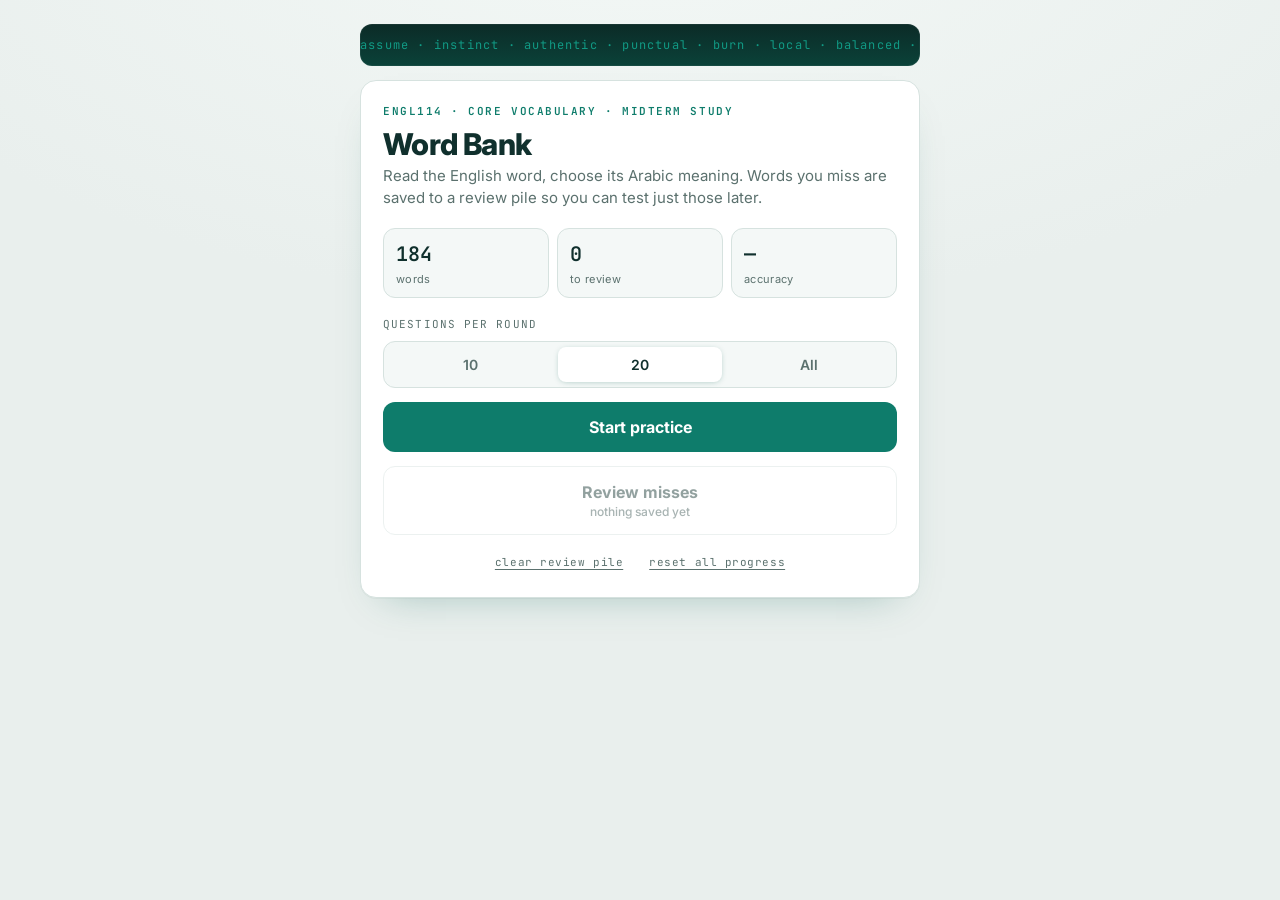
==== index.html @ e5a00fb0 "Word Bank — ENGL114 vocabulary quiz" ====
<!DOCTYPE html>
<html lang="en">
<head>
<meta charset="UTF-8">
<meta name="viewport" content="width=device-width, initial-scale=1.0">
<title>Word Bank — ENGL114 Vocabulary</title>
<meta name="description" content="Self-test for ENGL114 core midterm vocabulary: English word to Arabic meaning, with a saved review pile for weak words.">
<link rel="preconnect" href="https://fonts.googleapis.com">
<link rel="preconnect" href="https://fonts.gstatic.com" crossorigin>
<link href="https://fonts.googleapis.com/css2?family=Inter:wght@400;500;600;700;800&family=Tajawal:wght@400;500;700&family=JetBrains+Mono:wght@500;600&display=swap" rel="stylesheet">
<link rel="stylesheet" href="styles.css">
</head>
<body>
<div class="wrap">
  <div class="ticker" aria-hidden="true">
    <div class="track">
      <div class="strip">assume · instinct · authentic · punctual · burn · local · balanced · principle · firsthand · unemployed · limitation · add up to · merchandise · acknowledge · memorable · encourage · prove · earn · significant · </div>
      <div class="strip">assume · instinct · authentic · punctual · burn · local · balanced · principle · firsthand · unemployed · limitation · add up to · merchandise · acknowledge · memorable · encourage · prove · earn · significant · </div>
    </div>
  </div>

  <section id="home" class="card mt">
    <div class="eyebrow">ENGL114 · Core Vocabulary · Midterm Study</div>
    <h1>Word Bank</h1>
    <p class="lede">Read the English word, choose its Arabic meaning. Words you miss are saved to a review pile so you can test just those later.</p>
    <div class="stats">
      <div class="stat"><div class="n" id="s-total">0</div><div class="k">words</div></div>
      <div class="stat"><div class="n" id="s-review">0</div><div class="k">to review</div></div>
      <div class="stat"><div class="n" id="s-acc">—</div><div class="k">accuracy</div></div>
    </div>
    <p class="field-label">Questions per round</p>
    <div class="seg" id="len-seg" role="group" aria-label="Questions per round">
      <button data-len="10" aria-pressed="false">10</button>
      <button data-len="20" aria-pressed="true">20</button>
      <button data-len="0" aria-pressed="false">All</button>
    </div>
    <div class="mt"><button class="btn btn-primary" id="start">Start practice</button></div>
    <div class="mt"><button class="btn btn-ghost" id="review">Review misses<span class="sub" id="review-sub">nothing saved yet</span></button></div>
    <div class="footnote">
      <button class="textbtn" id="reset-misses">clear review pile</button>
      <button class="textbtn" id="reset-all">reset all progress</button>
    </div>
  </section>

  <section id="quiz" class="card mt hide">
    <div class="qtop">
      <div class="progress"><span id="bar"></span></div>
      <div class="meta" id="counter">1 / 20</div>
      <div class="score" id="score"><span class="ok">0</span> · <span class="bad">0</span></div>
      <button class="textbtn exit" id="exit">exit</button>
    </div>
    <div class="ask">What does this word mean?</div>
    <div class="term" id="term" dir="ltr">—</div>
    <div class="term-tag" id="mode-tag"></div>
    <div class="options" id="options"></div>
    <div class="verdict" id="verdict" aria-live="polite"></div>
    <div class="mt"><button class="btn btn-primary hide" id="next">Next</button></div>
  </section>

  <section id="results" class="card mt hide">
    <div class="eyebrow" id="res-eyebrow">Round complete</div>
    <div class="scorebig">
      <div class="pct" id="res-pct">0%</div>
      <div class="frac" id="res-frac">0 / 0 correct</div>
    </div>
    <div class="note" id="res-note"></div>
    <div id="res-misswrap" class="hide">
      <div class="miss-h">Missed this round</div>
      <div class="misslist" id="res-misslist"></div>
    </div>
    <div class="mt"><button class="btn btn-primary" id="again">Practice again</button></div>
    <div class="mt row">
      <button class="btn btn-ghost" id="res-review" style="flex:1">Review misses</button>
      <button class="btn btn-ghost" id="home-btn" style="flex:1">Home</button>
    </div>
  </section>
</div>
<div class="toast" id="toast"></div>
<script src="data.js"></script>
<script src="app.js"></script>
</body>
</html>
---- styles.css ----
:root{
    --paper:#e9efed; --surface:#ffffff; --surface-2:#f4f8f7;
    --ink:#10302d; --muted:#5b716e; --line:#d6e2df;
    --primary:#0e7c6b; --primary-d:#0a5e51; --accent:#13b39a;
    --ok:#1f8f4e; --ok-bg:#e8f6ed; --ok-line:#b8e3c6;
    --bad:#cf3b3b; --bad-bg:#fbeaea; --bad-line:#f1c4c4;
    --r:16px; --shadow:0 1px 0 rgba(16,48,45,.04), 0 18px 40px -24px rgba(10,94,81,.35);
    --mono:'JetBrains Mono', ui-monospace, SFMono-Regular, Menlo, monospace;
    --sans:'Inter', system-ui, -apple-system, 'Segoe UI', sans-serif;
    --ar:'Tajawal', 'Segoe UI', Tahoma, 'Geeza Pro', 'Noto Sans Arabic', sans-serif;
  }
  *{box-sizing:border-box}
  html,body{margin:0}
  body{background:var(--paper); color:var(--ink); font-family:var(--sans);
    -webkit-font-smoothing:antialiased; line-height:1.5; min-height:100vh; padding:24px 16px 56px;
    background-image:radial-gradient(120% 80% at 50% -10%, #f3f8f6 0%, var(--paper) 55%);}
  .wrap{max-width:560px; margin:0 auto}
  .ticker{height:42px; overflow:hidden; border-radius:12px; display:flex; align-items:center;
    background:linear-gradient(180deg,#0c2b27,#0a4239); position:relative;
    box-shadow:inset 0 0 0 1px rgba(255,255,255,.05)}
  .ticker .track{display:flex; width:max-content; animation:scan 42s linear infinite}
  .ticker .strip{font-family:var(--mono); font-size:12px; letter-spacing:.1em; color:var(--accent);
    opacity:.8; white-space:nowrap; padding-right:0}
  @keyframes scan{from{transform:translateX(0)} to{transform:translateX(-50%)}}
  .card{background:var(--surface); border:1px solid var(--line); border-radius:var(--r); box-shadow:var(--shadow); padding:22px}
  .mt{margin-top:14px}
  .eyebrow{font-family:var(--mono); font-size:11px; letter-spacing:.14em; text-transform:uppercase; color:var(--primary); font-weight:600}
  h1{font-size:30px; line-height:1.1; margin:8px 0 4px; font-weight:800; letter-spacing:-.02em}
  .lede{color:var(--muted); margin:0 0 18px; font-size:15px}
  .stats{display:flex; gap:8px; margin:0 0 18px}
  .stat{flex:1; background:var(--surface-2); border:1px solid var(--line); border-radius:12px; padding:10px 12px}
  .stat .n{font-family:var(--mono); font-size:20px; font-weight:600; color:var(--ink)}
  .stat .k{font-size:11px; color:var(--muted); letter-spacing:.03em; margin-top:2px}
  .field-label{font-family:var(--mono); font-size:11px; letter-spacing:.1em; text-transform:uppercase; color:var(--muted); margin:0 0 8px}
  .seg{display:flex; gap:6px; background:var(--surface-2); padding:5px; border-radius:12px; border:1px solid var(--line)}
  .seg button{flex:1; border:0; background:transparent; color:var(--muted); font-family:var(--sans); font-weight:600;
    font-size:14px; padding:9px 4px; border-radius:8px; cursor:pointer; transition:.15s}
  .seg button[aria-pressed="true"]{background:var(--surface); color:var(--ink); box-shadow:0 1px 6px -2px rgba(10,94,81,.4)}
  .btn{display:block; width:100%; border:0; border-radius:12px; padding:15px 18px; font-family:var(--sans);
    font-size:16px; font-weight:700; cursor:pointer; transition:.15s; text-align:center}
  .btn:focus-visible{outline:3px solid var(--accent); outline-offset:2px}
  .btn-primary{background:var(--primary); color:#fff}
  .btn-primary:hover{background:var(--primary-d)}
  .btn-ghost{background:var(--surface); color:var(--ink); border:1px solid var(--line)}
  .btn-ghost:hover{border-color:var(--primary); color:var(--primary)}
  .btn:disabled{opacity:.45; cursor:not-allowed}
  .btn .sub{display:block; font-size:12px; font-weight:500; opacity:.8; margin-top:2px}
  .row{display:flex; gap:10px}
  .textbtn{background:none; border:0; color:var(--muted); font-family:var(--mono); font-size:11px; letter-spacing:.05em;
    cursor:pointer; padding:6px 4px; text-decoration:underline; text-underline-offset:3px}
  .textbtn:hover{color:var(--bad)}
  .footnote{display:flex; justify-content:center; gap:18px; margin-top:14px}
  .qtop{display:flex; align-items:center; gap:12px; margin-bottom:14px}
  .progress{flex:1; height:8px; background:var(--surface); border:1px solid var(--line); border-radius:99px; overflow:hidden}
  .progress span{display:block; height:100%; background:linear-gradient(90deg,var(--primary),var(--accent)); width:0; transition:width .3s}
  .meta{font-family:var(--mono); font-size:12px; color:var(--muted); white-space:nowrap}
  .score{font-family:var(--mono); font-size:12px; white-space:nowrap}
  .score .ok{color:var(--ok)} .score .bad{color:var(--bad)}
  .exit{margin-left:auto}
  .ask{font-family:var(--mono); font-size:11px; letter-spacing:.12em; text-transform:uppercase; color:var(--muted)}
  .term{font-size:34px; font-weight:800; letter-spacing:-.02em; margin:6px 0 2px; word-wrap:break-word}
  .term-tag{font-family:var(--mono); font-size:11px; color:var(--primary)}
  .options{display:flex; flex-direction:column; gap:10px; margin-top:18px}
  .opt{position:relative; text-align:right; background:var(--surface); border:1.5px solid var(--line); border-radius:12px;
    padding:14px 16px 14px 44px; cursor:pointer; transition:.12s; min-height:54px; display:flex; align-items:center; justify-content:flex-end}
  .opt .txt{font-family:var(--ar); font-size:19px; font-weight:500; direction:rtl; color:var(--ink)}
  .opt .key{position:absolute; left:12px; top:50%; transform:translateY(-50%); width:22px; height:22px; border-radius:6px;
    background:var(--surface-2); border:1px solid var(--line); font-family:var(--mono); font-size:11px; color:var(--muted);
    display:flex; align-items:center; justify-content:center}
  .opt:hover:not(:disabled){border-color:var(--primary)}
  .opt:focus-visible{outline:3px solid var(--accent); outline-offset:2px}
  .opt:disabled{cursor:default}
  .opt.correct{background:var(--ok-bg); border-color:var(--ok-line)}
  .opt.correct .txt{color:var(--ok); font-weight:700}
  .opt.correct .key{background:var(--ok); border-color:var(--ok); color:#fff}
  .opt.wrong{background:var(--bad-bg); border-color:var(--bad-line)}
  .opt.wrong .txt{color:var(--bad)}
  .opt.wrong .key{background:var(--bad); border-color:var(--bad); color:#fff}
  .verdict{display:flex; align-items:center; gap:10px; margin-top:16px; min-height:24px; font-weight:600; font-size:15px}
  .verdict.ok{color:var(--ok)} .verdict.bad{color:var(--bad)}
  .verdict .badge{font-family:var(--mono); font-size:11px; padding:3px 8px; border-radius:6px}
  .verdict.ok .badge{background:var(--ok-bg); color:var(--ok)}
  .verdict.bad .badge{background:var(--bad-bg); color:var(--bad)}
  .scorebig{text-align:center; padding:8px 0 4px}
  .scorebig .pct{font-family:var(--mono); font-size:52px; font-weight:600; line-height:1}
  .scorebig .frac{color:var(--muted); font-family:var(--mono); font-size:14px; margin-top:6px}
  .note{text-align:center; background:var(--surface-2); border:1px solid var(--line); border-radius:12px; padding:12px; margin:16px 0; font-size:14px; color:var(--muted)}
  .note b{color:var(--ink)}
  .misslist{margin:14px 0 4px; max-height:240px; overflow:auto; border:1px solid var(--line); border-radius:12px}
  .miss{display:flex; align-items:center; gap:10px; padding:10px 14px; border-bottom:1px solid var(--line)}
  .miss:last-child{border-bottom:0}
  .miss .en{font-weight:700; font-size:14px}
  .miss .ar{margin-left:auto; font-family:var(--ar); direction:rtl; color:var(--muted); font-size:15px; text-align:right}
  .miss-h{font-family:var(--mono); font-size:11px; letter-spacing:.1em; text-transform:uppercase; color:var(--muted); margin:18px 0 8px}
  .toast{position:fixed; left:50%; bottom:22px; transform:translate(-50%,20px); background:var(--ink); color:#fff;
    padding:10px 16px; border-radius:10px; font-size:13px; font-weight:600; opacity:0; pointer-events:none; transition:.25s; z-index:9}
  .toast.show{opacity:1; transform:translate(-50%,0)}
  .hide{display:none !important}
  @media (max-width:420px){ h1{font-size:26px} .term{font-size:28px} .opt .txt{font-size:17px} }
  @media (prefers-reduced-motion:reduce){ .ticker .track{animation:none} *{transition:none !important} }
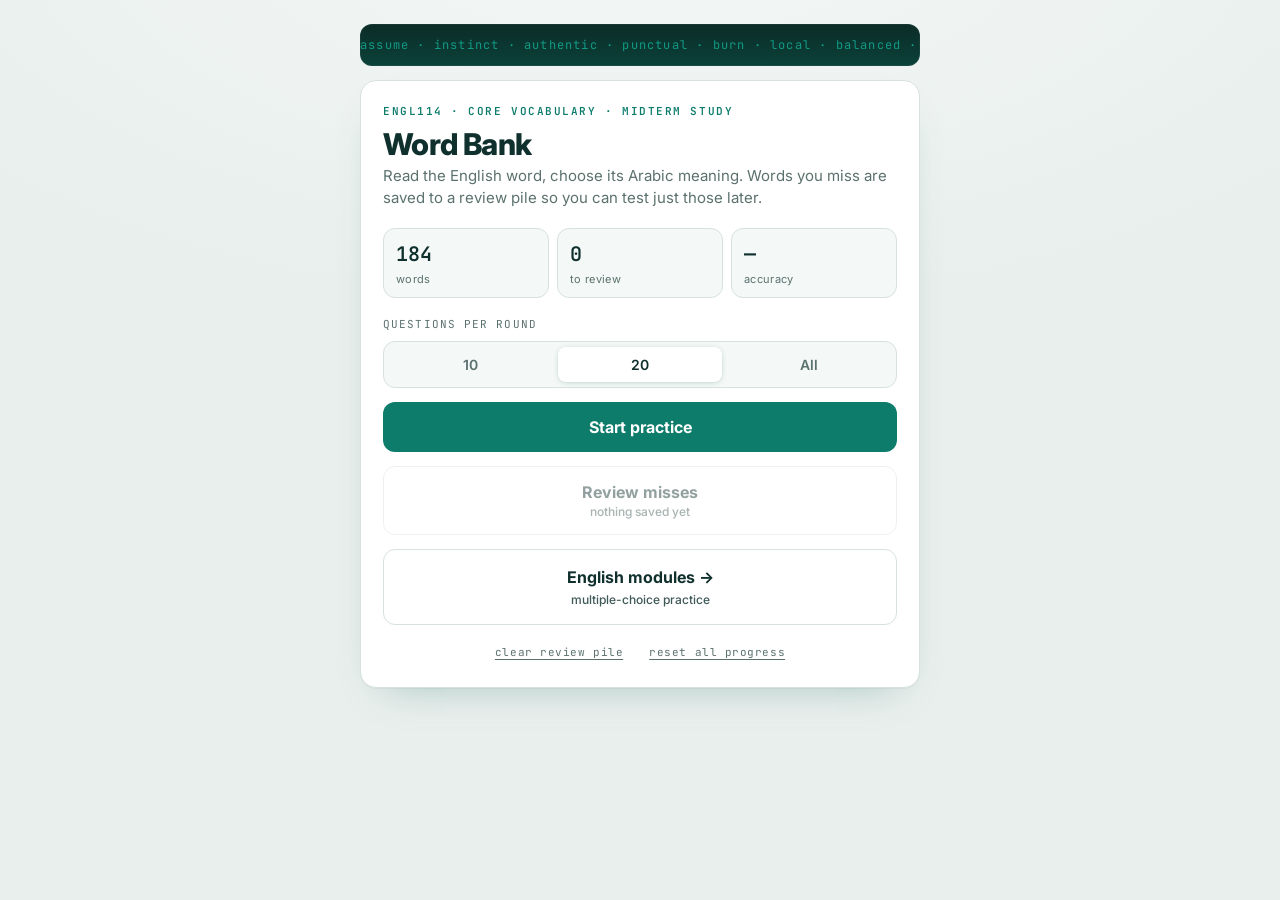
==== commit 91a34030: "Add English multiple-choice quiz modules Separate modules.html page + modules.js engine, independent" ====
--- a/index.html
+++ b/index.html
@@ -36,6 +36,7 @@
     </div>
     <div class="mt"><button class="btn btn-primary" id="start">Start practice</button></div>
     <div class="mt"><button class="btn btn-ghost" id="review">Review misses<span class="sub" id="review-sub">nothing saved yet</span></button></div>
+    <div class="mt"><a class="btn btn-ghost" href="modules.html">English modules →<span class="sub">multiple-choice practice</span></a></div>
     <div class="footnote">
       <button class="textbtn" id="reset-misses">clear review pile</button>
       <button class="textbtn" id="reset-all">reset all progress</button>
--- a/styles.css
+++ b/styles.css
@@ -98,3 +98,39 @@
   .hide{display:none !important}
   @media (max-width:420px){ h1{font-size:26px} .term{font-size:28px} .opt .txt{font-size:17px} }
   @media (prefers-reduced-motion:reduce){ .ticker .track{animation:none} *{transition:none !important} }
+
+  /* ===== English multiple-choice modules page (body.mc) ===== */
+  a.btn{text-decoration:none}
+  /* Module list */
+  .modlist{display:flex; flex-direction:column; gap:10px}
+  .modloading, .modempty{color:var(--muted); font-size:14px; padding:14px; text-align:center;
+    background:var(--surface-2); border:1px solid var(--line); border-radius:12px}
+  .modcard{background:var(--surface-2); border:1px solid var(--line); border-radius:12px; padding:14px 16px;
+    display:flex; align-items:center; gap:12px; flex-wrap:wrap}
+  .modmain{flex:1; min-width:180px}
+  .modtitle{font-weight:700; font-size:16px; letter-spacing:-.01em}
+  .moddesc{color:var(--muted); font-size:13px; margin-top:3px}
+  .modmeta{font-family:var(--mono); font-size:11px; color:var(--primary); margin-top:8px; letter-spacing:.02em}
+  .modactions{display:flex; gap:8px; flex-shrink:0}
+  .modactions .btn{width:auto; padding:10px 16px; font-size:14px}
+
+  /* Question prompt (English, LTR, with room for Arabic in-line) */
+  .mc .prompt{font-size:20px; font-weight:700; line-height:1.35; margin:8px 0 2px; word-wrap:break-word; font-family:var(--sans)}
+  .hintrow{margin-top:12px}
+  .btn-hint{width:auto; display:inline-block; padding:9px 14px; font-size:14px; font-weight:600;
+    background:var(--surface-2); color:var(--primary); border:1px solid var(--line)}
+  .btn-hint:hover:not(:disabled){border-color:var(--primary)}
+  .btn-hint:disabled{opacity:.55; cursor:default}
+  .hint{margin-top:10px; background:#f4f8f7; border:1px solid var(--line); border-left:3px solid var(--accent);
+    border-radius:10px; padding:12px 14px; font-size:15px; line-height:1.6; color:var(--ink)}
+  .hint ul{margin:0; padding-left:18px}
+  .hint li{margin:2px 0}
+
+  /* English options: LTR, sans font, key on the left */
+  .mc .opt{text-align:left; justify-content:flex-start; padding:14px 16px 14px 44px}
+  .mc .opt .txt{font-family:var(--sans); font-size:16px; font-weight:600; direction:ltr}
+
+  /* Verdict/feedback: allow long bilingual text to wrap naturally */
+  .mc .verdict{align-items:flex-start; font-weight:500; line-height:1.55; display:block}
+  .mc .verdict .badge{display:inline-block; margin-right:8px; vertical-align:middle; font-weight:600}
+  .mc .miss .ar{font-family:var(--sans); direction:ltr; text-align:left}
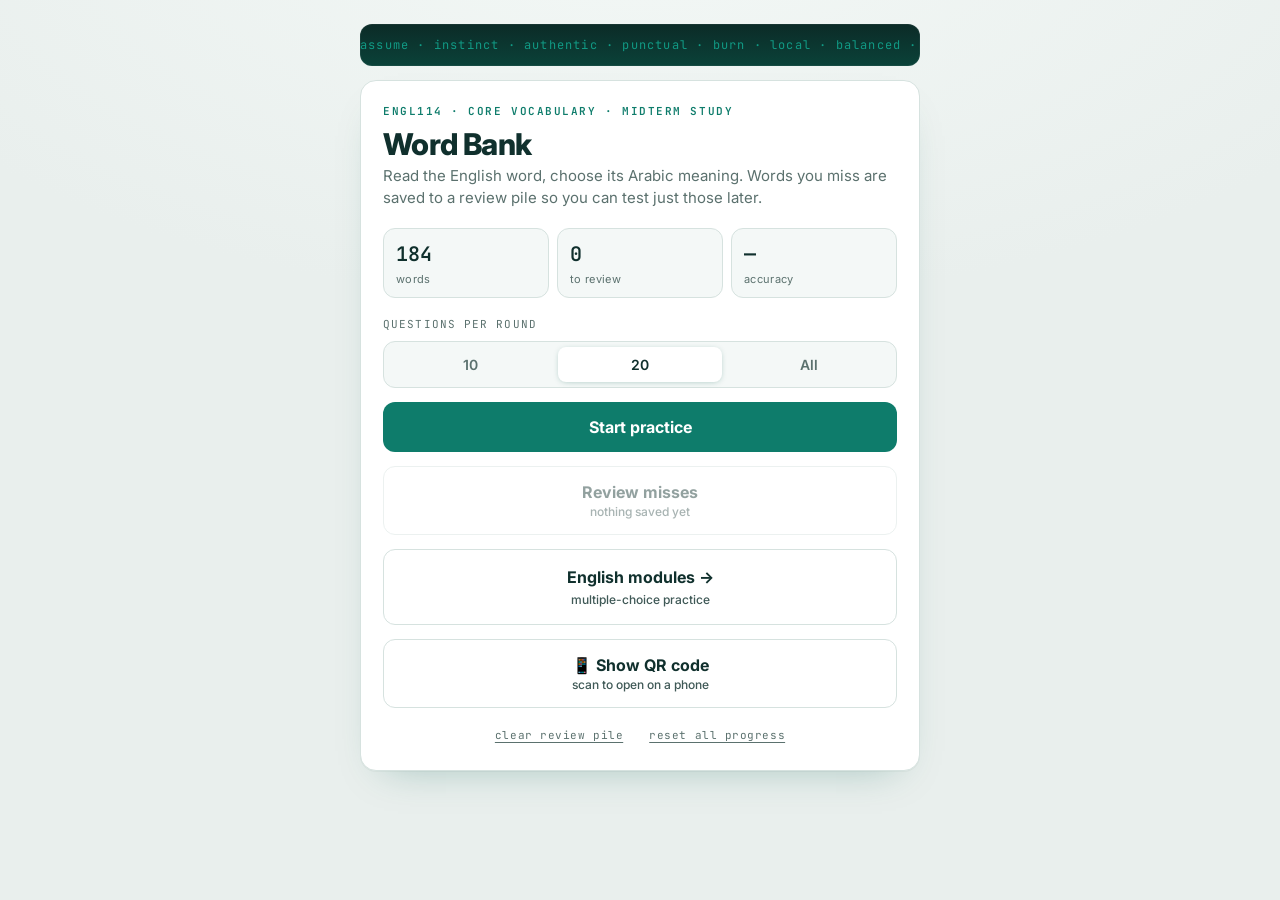
==== commit 06d1972c: "Add QR code button + modal to the main page A "Show QR code" button on the Word Bank home opens a po" ====
--- a/index.html
+++ b/index.html
@@ -37,6 +37,7 @@
     <div class="mt"><button class="btn btn-primary" id="start">Start practice</button></div>
     <div class="mt"><button class="btn btn-ghost" id="review">Review misses<span class="sub" id="review-sub">nothing saved yet</span></button></div>
     <div class="mt"><a class="btn btn-ghost" href="modules.html">English modules →<span class="sub">multiple-choice practice</span></a></div>
+    <div class="mt"><button class="btn btn-ghost" id="qr-open" type="button">📱 Show QR code<span class="sub">scan to open on a phone</span></button></div>
     <div class="footnote">
       <button class="textbtn" id="reset-misses">clear review pile</button>
       <button class="textbtn" id="reset-all">reset all progress</button>
@@ -77,6 +78,18 @@
   </section>
 </div>
 <div class="toast" id="toast"></div>
+
+<div class="modal hide" id="qr-modal" role="dialog" aria-modal="true" aria-labelledby="qr-title">
+  <div class="modal-backdrop" data-close></div>
+  <div class="modal-card" role="document">
+    <button class="modal-x" id="qr-close" type="button" aria-label="Close">×</button>
+    <div class="eyebrow" id="qr-title">Scan to open on your phone</div>
+    <img class="qr" src="qr-home.svg" alt="QR code linking to the Word Bank site" width="240" height="240">
+    <p class="qr-url"><a id="qr-link" href="https://redrezo11.github.io/engl114-vocab-quiz/" target="_blank" rel="noopener">redrezo11.github.io/engl114-vocab-quiz</a></p>
+    <div class="mt"><a class="btn btn-primary" id="qr-open-link" href="https://redrezo11.github.io/engl114-vocab-quiz/">Open link</a></div>
+  </div>
+</div>
+
 <script src="data.js"></script>
 <script src="app.js"></script>
 </body>
--- a/styles.css
+++ b/styles.css
@@ -134,3 +134,20 @@
   .mc .verdict{align-items:flex-start; font-weight:500; line-height:1.55; display:block}
   .mc .verdict .badge{display:inline-block; margin-right:8px; vertical-align:middle; font-weight:600}
   .mc .miss .ar{font-family:var(--sans); direction:ltr; text-align:left}
+
+  /* ===== QR modal ===== */
+  .modal{position:fixed; inset:0; z-index:50; display:flex; align-items:center; justify-content:center; padding:20px}
+  .modal-backdrop{position:absolute; inset:0; background:rgba(10,43,39,.55); backdrop-filter:blur(2px)}
+  .modal-card{position:relative; background:var(--surface); border:1px solid var(--line); border-radius:var(--r);
+    box-shadow:var(--shadow); padding:24px 22px; width:100%; max-width:320px; text-align:center; animation:pop .18s ease-out}
+  @keyframes pop{from{transform:scale(.94); opacity:0} to{transform:scale(1); opacity:1}}
+  .modal-x{position:absolute; top:8px; right:10px; border:0; background:none; color:var(--muted);
+    font-size:26px; line-height:1; cursor:pointer; padding:4px 8px; border-radius:8px}
+  .modal-x:hover{color:var(--ink)}
+  .modal-card .eyebrow{margin-bottom:14px}
+  .qr{display:block; width:240px; height:240px; max-width:100%; margin:0 auto; border-radius:8px;
+    background:#fff; image-rendering:pixelated}
+  .qr-url{font-family:var(--mono); font-size:12px; color:var(--muted); word-break:break-all; margin:14px 0 0}
+  .qr-url a{color:var(--primary); text-decoration:none}
+  .qr-url a:hover{text-decoration:underline}
+  .modal-card a.btn{text-decoration:none}
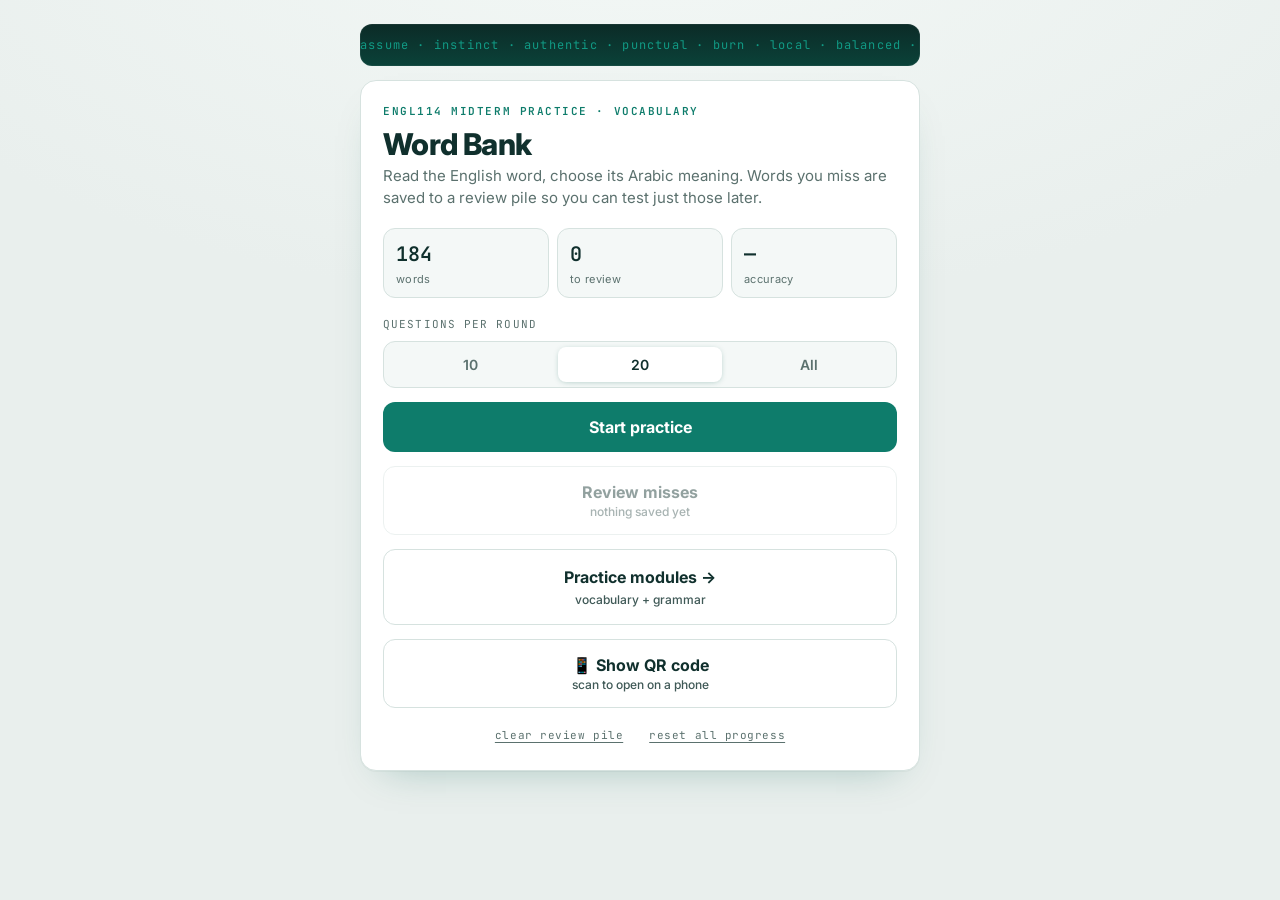
==== commit 70a8e4a2: "Add Grammar module tab and rebrand site as "ENGL114 Midterm Practice" Modules page gains a Vocabular" ====
--- a/index.html
+++ b/index.html
@@ -3,8 +3,8 @@
 <head>
 <meta charset="UTF-8">
 <meta name="viewport" content="width=device-width, initial-scale=1.0">
-<title>Word Bank — ENGL114 Vocabulary</title>
-<meta name="description" content="Self-test for ENGL114 core midterm vocabulary: English word to Arabic meaning, with a saved review pile for weak words.">
+<title>ENGL114 Midterm Practice — Word Bank</title>
+<meta name="description" content="ENGL114 Midterm Practice: self-test for core midterm vocabulary (English word to Arabic meaning) plus English vocabulary and grammar modules.">
 <link rel="preconnect" href="https://fonts.googleapis.com">
 <link rel="preconnect" href="https://fonts.gstatic.com" crossorigin>
 <link href="https://fonts.googleapis.com/css2?family=Inter:wght@400;500;600;700;800&family=Tajawal:wght@400;500;700&family=JetBrains+Mono:wght@500;600&display=swap" rel="stylesheet">
@@ -20,7 +20,7 @@
   </div>
 
   <section id="home" class="card mt">
-    <div class="eyebrow">ENGL114 · Core Vocabulary · Midterm Study</div>
+    <div class="eyebrow">ENGL114 Midterm Practice · Vocabulary</div>
     <h1>Word Bank</h1>
     <p class="lede">Read the English word, choose its Arabic meaning. Words you miss are saved to a review pile so you can test just those later.</p>
     <div class="stats">
@@ -36,7 +36,7 @@
     </div>
     <div class="mt"><button class="btn btn-primary" id="start">Start practice</button></div>
     <div class="mt"><button class="btn btn-ghost" id="review">Review misses<span class="sub" id="review-sub">nothing saved yet</span></button></div>
-    <div class="mt"><a class="btn btn-ghost" href="modules.html">English modules →<span class="sub">multiple-choice practice</span></a></div>
+    <div class="mt"><a class="btn btn-ghost" href="modules.html">Practice modules →<span class="sub">vocabulary + grammar</span></a></div>
     <div class="mt"><button class="btn btn-ghost" id="qr-open" type="button">📱 Show QR code<span class="sub">scan to open on a phone</span></button></div>
     <div class="footnote">
       <button class="textbtn" id="reset-misses">clear review pile</button>
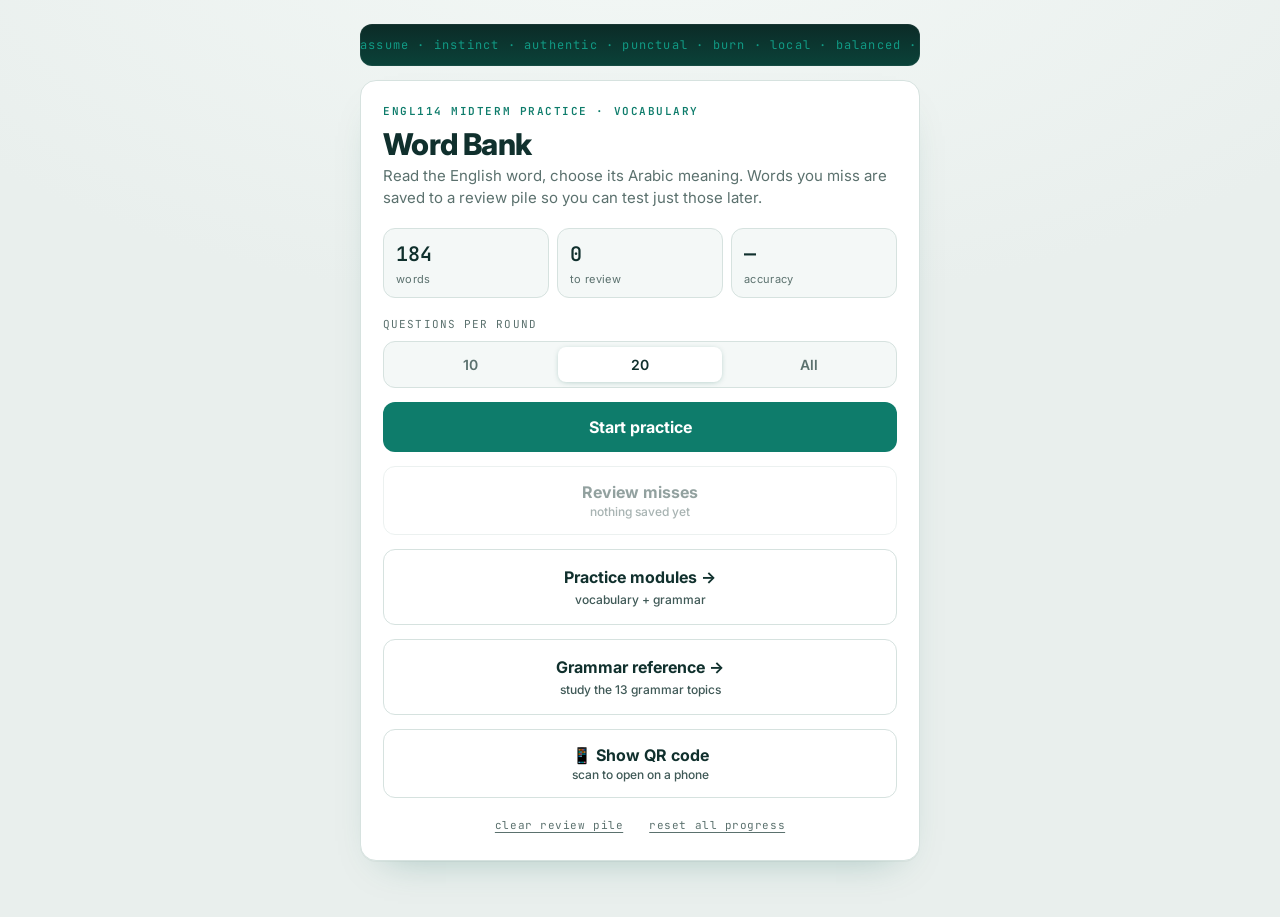
==== commit 2b6dd565: "Add bilingual grammar reference study page New grammar-reference.html (+ .js) renders the 13 midterm" ====
--- a/index.html
+++ b/index.html
@@ -37,6 +37,7 @@
     <div class="mt"><button class="btn btn-primary" id="start">Start practice</button></div>
     <div class="mt"><button class="btn btn-ghost" id="review">Review misses<span class="sub" id="review-sub">nothing saved yet</span></button></div>
     <div class="mt"><a class="btn btn-ghost" href="modules.html">Practice modules →<span class="sub">vocabulary + grammar</span></a></div>
+    <div class="mt"><a class="btn btn-ghost" href="grammar-reference.html">Grammar reference →<span class="sub">study the 13 grammar topics</span></a></div>
     <div class="mt"><button class="btn btn-ghost" id="qr-open" type="button">📱 Show QR code<span class="sub">scan to open on a phone</span></button></div>
     <div class="footnote">
       <button class="textbtn" id="reset-misses">clear review pile</button>
--- a/styles.css
+++ b/styles.css
@@ -151,3 +151,38 @@
   .qr-url a{color:var(--primary); text-decoration:none}
   .qr-url a:hover{text-decoration:underline}
   .modal-card a.btn{text-decoration:none}
+
+  /* ===== Grammar reference (accordion + jump index) ===== */
+  .gref-jump{display:flex; flex-wrap:wrap; gap:6px}
+  .gref-chip{border:1px solid var(--line); background:var(--surface-2); color:var(--primary);
+    font-family:var(--sans); font-weight:600; font-size:12px; padding:6px 10px; border-radius:99px; cursor:pointer}
+  .gref-chip:hover{border-color:var(--primary)}
+  .gref-list{display:flex; flex-direction:column; gap:8px}
+  .acc-item{border:1px solid var(--line); border-radius:12px; overflow:hidden; background:var(--surface)}
+  .acc-item:target{border-color:var(--primary); box-shadow:0 0 0 2px rgba(19,179,154,.18)}
+  .acc-head{width:100%; display:flex; align-items:center; gap:10px; text-align:left; cursor:pointer;
+    border:0; background:var(--surface-2); padding:12px 14px; font-family:var(--sans)}
+  .acc-head:hover{background:#eef4f2}
+  .acc-htxt{flex:1; display:flex; flex-direction:column; gap:2px}
+  .acc-en{font-weight:700; font-size:15px; color:var(--ink)}
+  .acc-ar{font-family:var(--ar); font-size:14px; color:var(--muted)}
+  .acc-caret{color:var(--muted); font-size:13px; transition:transform .15s}
+  .acc-head[aria-expanded="true"] .acc-caret{transform:rotate(90deg); color:var(--primary)}
+  .acc-body{display:none; padding:14px; border-top:1px solid var(--line)}
+  .acc-body.open{display:block}
+  .gref-bi{margin:0 0 6px}
+  .gref-bi .en{font-size:15px; color:var(--ink); line-height:1.5}
+  .gref-bi .ar{font-family:var(--ar); font-size:15px; color:var(--muted); line-height:1.7; margin-top:2px}
+  .gref-explain .en{font-weight:600}
+  .gref-label{font-family:var(--mono); font-size:10px; letter-spacing:.1em; text-transform:uppercase;
+    color:var(--primary); margin:14px 0 6px}
+  .gref-structure{font-family:var(--mono); font-size:13px; background:var(--surface-2); border:1px solid var(--line);
+    border-radius:8px; padding:10px 12px; color:var(--ink); white-space:pre-wrap; word-break:break-word}
+  .gref-ex{background:var(--ok-bg); border:1px solid var(--ok-line); border-radius:8px; padding:8px 10px; margin:0 0 6px}
+  .gref-ex .en{font-weight:600}
+  .gref-mis{background:var(--bad-bg); border:1px solid var(--bad-line); border-radius:8px; padding:8px 10px; margin:0 0 6px}
+  .gref-mis .en{font-weight:600}
+  /* contextual grammar-reference link on the modules Grammar tab */
+  .gref-link{display:inline-block; margin-top:2px; font-weight:600; color:var(--primary); text-decoration:none;
+    font-size:14px; border:1px solid var(--line); background:var(--surface-2); padding:9px 14px; border-radius:10px}
+  .gref-link:hover{border-color:var(--primary)}
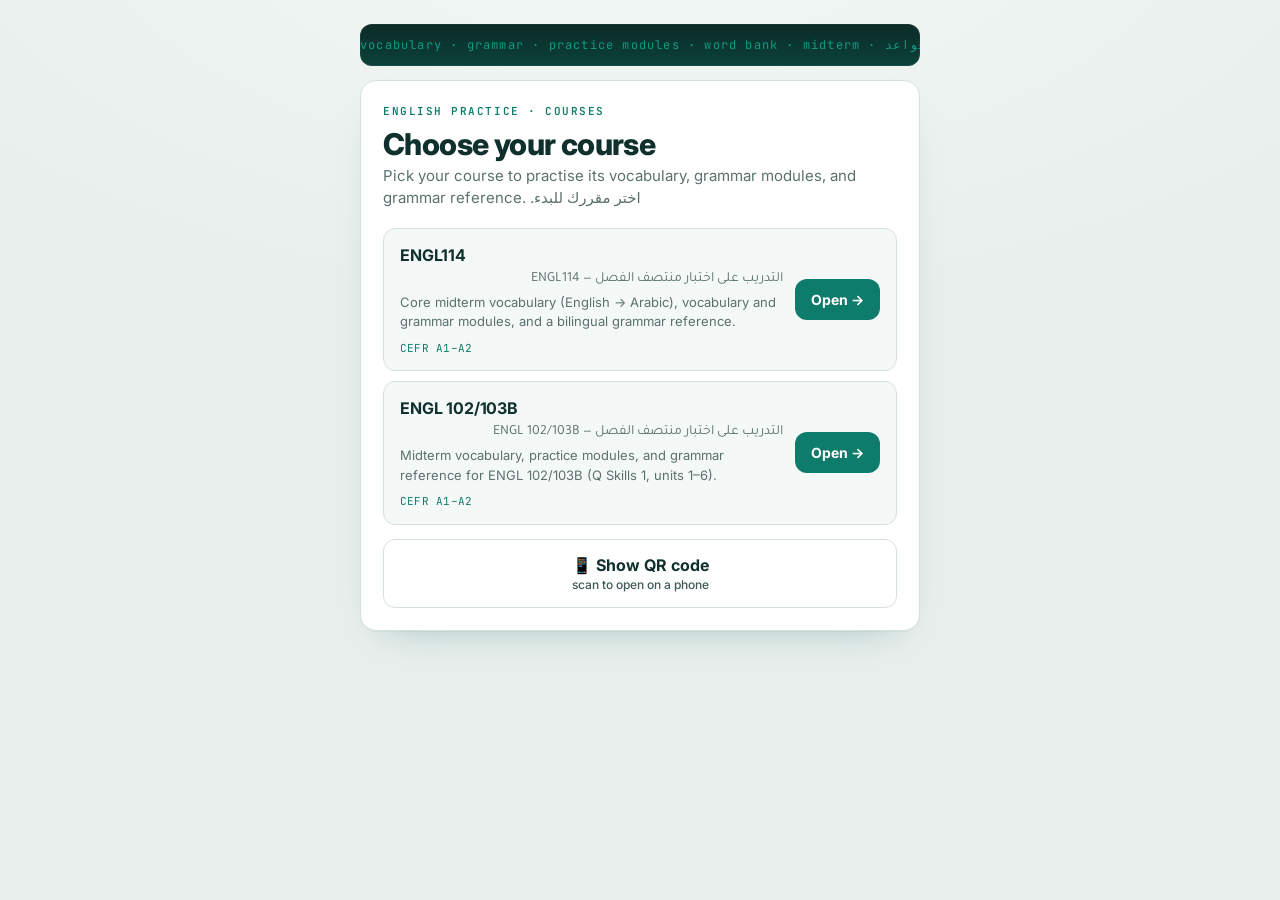
==== commit c2edb7a5: "Make the site multi-course; add ENGL 102/103B word bank - index.html is now a course picker; each co" ====
--- a/index.html
+++ b/index.html
@@ -3,79 +3,28 @@
 <head>
 <meta charset="UTF-8">
 <meta name="viewport" content="width=device-width, initial-scale=1.0">
-<title>ENGL114 Midterm Practice — Word Bank</title>
-<meta name="description" content="ENGL114 Midterm Practice: self-test for core midterm vocabulary (English word to Arabic meaning) plus English vocabulary and grammar modules.">
+<title>English Practice — Courses</title>
+<meta name="description" content="English midterm practice for KSU courses: choose a course to practise vocabulary, grammar modules, and the grammar reference.">
 <link rel="preconnect" href="https://fonts.googleapis.com">
 <link rel="preconnect" href="https://fonts.gstatic.com" crossorigin>
 <link href="https://fonts.googleapis.com/css2?family=Inter:wght@400;500;600;700;800&family=Tajawal:wght@400;500;700&family=JetBrains+Mono:wght@500;600&display=swap" rel="stylesheet">
-<link rel="stylesheet" href="styles.css">
+<link rel="stylesheet" href="styles.css?v=2">
 </head>
 <body>
 <div class="wrap">
   <div class="ticker" aria-hidden="true">
     <div class="track">
-      <div class="strip">assume · instinct · authentic · punctual · burn · local · balanced · principle · firsthand · unemployed · limitation · add up to · merchandise · acknowledge · memorable · encourage · prove · earn · significant · </div>
-      <div class="strip">assume · instinct · authentic · punctual · burn · local · balanced · principle · firsthand · unemployed · limitation · add up to · merchandise · acknowledge · memorable · encourage · prove · earn · significant · </div>
+      <div class="strip">vocabulary · grammar · practice modules · word bank · midterm · مفردات · قواعد · </div>
+      <div class="strip">vocabulary · grammar · practice modules · word bank · midterm · مفردات · قواعد · </div>
     </div>
   </div>
 
   <section id="home" class="card mt">
-    <div class="eyebrow">ENGL114 Midterm Practice · Vocabulary</div>
-    <h1>Word Bank</h1>
-    <p class="lede">Read the English word, choose its Arabic meaning. Words you miss are saved to a review pile so you can test just those later.</p>
-    <div class="stats">
-      <div class="stat"><div class="n" id="s-total">0</div><div class="k">words</div></div>
-      <div class="stat"><div class="n" id="s-review">0</div><div class="k">to review</div></div>
-      <div class="stat"><div class="n" id="s-acc">—</div><div class="k">accuracy</div></div>
-    </div>
-    <p class="field-label">Questions per round</p>
-    <div class="seg" id="len-seg" role="group" aria-label="Questions per round">
-      <button data-len="10" aria-pressed="false">10</button>
-      <button data-len="20" aria-pressed="true">20</button>
-      <button data-len="0" aria-pressed="false">All</button>
-    </div>
-    <div class="mt"><button class="btn btn-primary" id="start">Start practice</button></div>
-    <div class="mt"><button class="btn btn-ghost" id="review">Review misses<span class="sub" id="review-sub">nothing saved yet</span></button></div>
-    <div class="mt"><a class="btn btn-ghost" href="modules.html">Practice modules →<span class="sub">vocabulary + grammar</span></a></div>
-    <div class="mt"><a class="btn btn-ghost" href="grammar-reference.html">Grammar reference →<span class="sub">study the 13 grammar topics</span></a></div>
+    <div class="eyebrow">English Practice · Courses</div>
+    <h1>Choose your course</h1>
+    <p class="lede">Pick your course to practise its vocabulary, grammar modules, and grammar reference. <span dir="rtl" lang="ar">اختر مقررك للبدء.</span></p>
+    <div id="course-list" class="modlist"><div class="modloading">Loading courses…</div></div>
     <div class="mt"><button class="btn btn-ghost" id="qr-open" type="button">📱 Show QR code<span class="sub">scan to open on a phone</span></button></div>
-    <div class="footnote">
-      <button class="textbtn" id="reset-misses">clear review pile</button>
-      <button class="textbtn" id="reset-all">reset all progress</button>
-    </div>
-  </section>
-
-  <section id="quiz" class="card mt hide">
-    <div class="qtop">
-      <div class="progress"><span id="bar"></span></div>
-      <div class="meta" id="counter">1 / 20</div>
-      <div class="score" id="score"><span class="ok">0</span> · <span class="bad">0</span></div>
-      <button class="textbtn exit" id="exit">exit</button>
-    </div>
-    <div class="ask">What does this word mean?</div>
-    <div class="term" id="term" dir="ltr">—</div>
-    <div class="term-tag" id="mode-tag"></div>
-    <div class="options" id="options"></div>
-    <div class="verdict" id="verdict" aria-live="polite"></div>
-    <div class="mt"><button class="btn btn-primary hide" id="next">Next</button></div>
-  </section>
-
-  <section id="results" class="card mt hide">
-    <div class="eyebrow" id="res-eyebrow">Round complete</div>
-    <div class="scorebig">
-      <div class="pct" id="res-pct">0%</div>
-      <div class="frac" id="res-frac">0 / 0 correct</div>
-    </div>
-    <div class="note" id="res-note"></div>
-    <div id="res-misswrap" class="hide">
-      <div class="miss-h">Missed this round</div>
-      <div class="misslist" id="res-misslist"></div>
-    </div>
-    <div class="mt"><button class="btn btn-primary" id="again">Practice again</button></div>
-    <div class="mt row">
-      <button class="btn btn-ghost" id="res-review" style="flex:1">Review misses</button>
-      <button class="btn btn-ghost" id="home-btn" style="flex:1">Home</button>
-    </div>
   </section>
 </div>
 <div class="toast" id="toast"></div>
@@ -85,13 +34,13 @@
   <div class="modal-card" role="document">
     <button class="modal-x" id="qr-close" type="button" aria-label="Close">×</button>
     <div class="eyebrow" id="qr-title">Scan to open on your phone</div>
-    <img class="qr" src="qr-home.svg" alt="QR code linking to the Word Bank site" width="240" height="240">
+    <img class="qr" src="qr-home.svg" alt="QR code linking to this site" width="240" height="240">
     <p class="qr-url"><a id="qr-link" href="https://redrezo11.github.io/engl114-vocab-quiz/" target="_blank" rel="noopener">redrezo11.github.io/engl114-vocab-quiz</a></p>
     <div class="mt"><a class="btn btn-primary" id="qr-open-link" href="https://redrezo11.github.io/engl114-vocab-quiz/">Open link</a></div>
   </div>
 </div>
 
-<script src="data.js"></script>
-<script src="app.js"></script>
+<script src="js/core.js?v=2"></script>
+<script src="js/picker.js?v=2"></script>
 </body>
 </html>
--- a/styles.css
+++ b/styles.css
@@ -125,6 +125,9 @@
     border-radius:10px; padding:12px 14px; font-size:15px; line-height:1.6; color:var(--ink)}
   .hint ul{margin:0; padding-left:18px}
   .hint li{margin:2px 0}
+  .hint-topic{display:inline-block; margin-top:10px; font-weight:600; font-size:14px; color:var(--primary);
+    text-decoration:none; border:1px solid var(--accent); background:#fff; padding:8px 12px; border-radius:8px}
+  .hint-topic:hover{background:var(--surface-2); text-decoration:none}
 
   /* English options: LTR, sans font, key on the left */
   .mc .opt{text-align:left; justify-content:flex-start; padding:14px 16px 14px 44px}
@@ -186,3 +189,11 @@
   .gref-link{display:inline-block; margin-top:2px; font-weight:600; color:var(--primary); text-decoration:none;
     font-size:14px; border:1px solid var(--line); background:var(--surface-2); padding:9px 14px; border-radius:10px}
   .gref-link:hover{border-color:var(--primary)}
+
+  /* ===== Course picker (index.html) ===== */
+  .course-card .modtitle{display:flex; align-items:center; flex-wrap:wrap; gap:8px}
+  .course-ar{font-family:var(--ar); font-size:14px; color:var(--muted); margin-top:2px}
+  .tag-soon{font-family:var(--mono); font-size:10px; font-weight:600; letter-spacing:.06em; text-transform:uppercase;
+    color:var(--primary); background:var(--ok-bg); border:1px solid var(--ok-line); border-radius:99px; padding:2px 8px}
+  /* Reserved: .gref-actions — per-topic Practice / Slides / CCQ row on the grammar reference
+     (activated by sections.grammar.manifest in course.json; see documentations/course-authoring-guide.md). */
